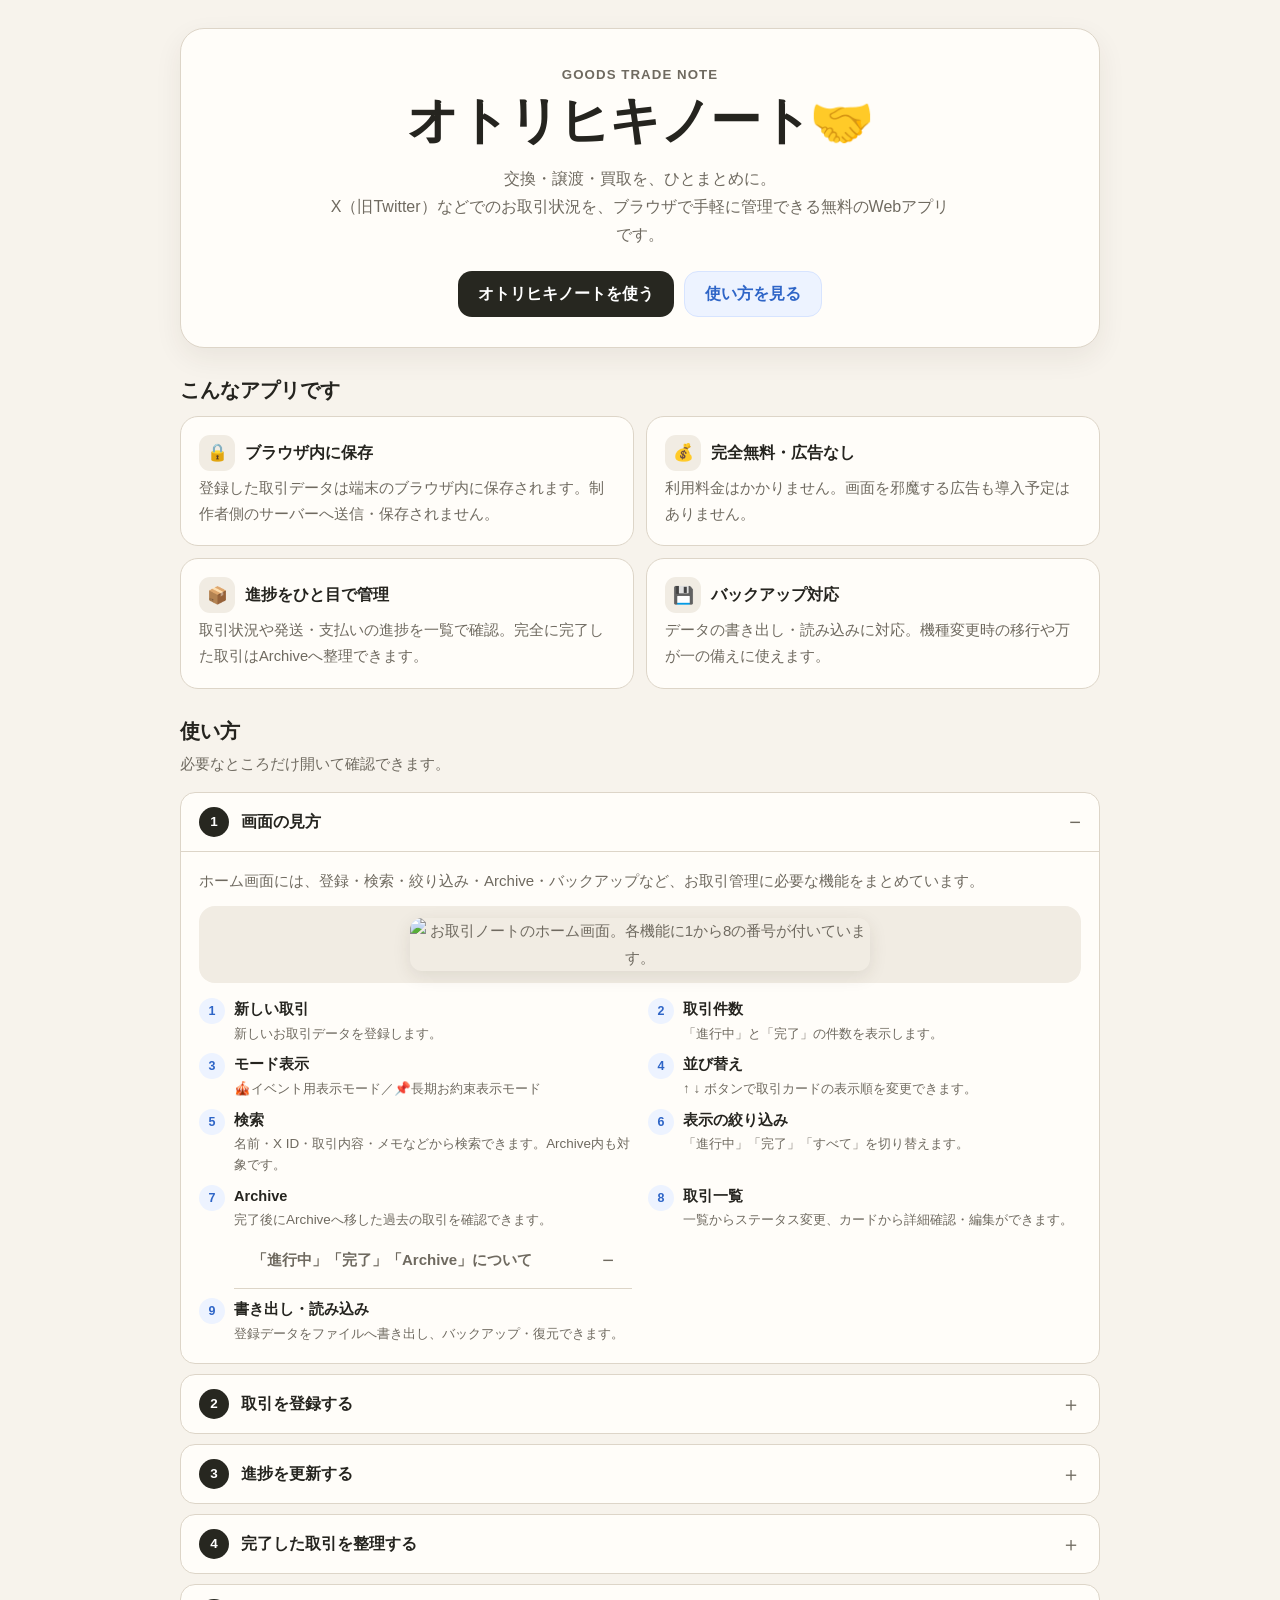
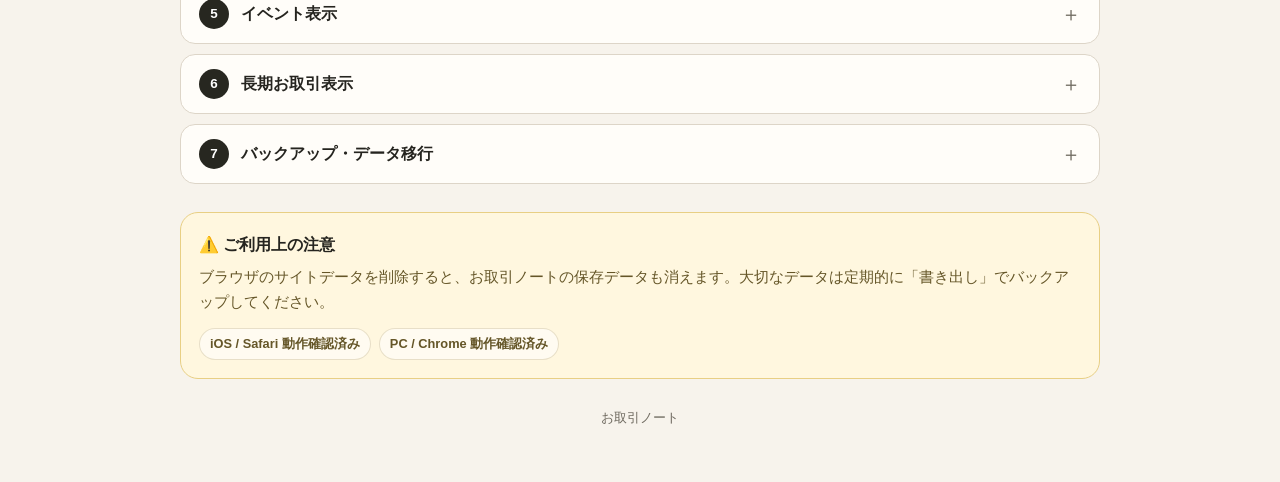
==== README.html @ 0c69027e "Update README.html" ====
<!doctype html>
<html lang="ja">
<head>
  <meta charset="utf-8">
  <meta name="viewport" content="width=device-width, initial-scale=1">
  <meta name="theme-color" content="#f7f3ec">
  <title>オトリヒキノート｜使い方・ご案内</title>
  <style>
    :root {
      --rn-bg: #f7f3ec;
      --rn-surface: #fffdf9;
      --rn-surface-2: #f1ece3;
      --rn-text: #25241f;
      --rn-muted: #6f6a60;
      --rn-line: #ddd5c8;
      --rn-accent: #2e65c7;
      --rn-accent-soft: #edf3ff;
      --rn-dark: #272720;
      --rn-warn-bg: #fff7df;
      --rn-warn-line: #e8cf84;
      --rn-shadow: 0 10px 28px rgba(55, 45, 25, .07);
      --rn-radius: 18px;
    }

    * { box-sizing: border-box; }

    html { scroll-behavior: smooth; }

    body.rn-page {
      margin: 0;
      background: var(--rn-bg);
      color: var(--rn-text);
      font-family: -apple-system, BlinkMacSystemFont, "Segoe UI", "Hiragino Kaku Gothic ProN", "Yu Gothic", Meiryo, sans-serif;
      line-height: 1.75;
      -webkit-text-size-adjust: 100%;
    }

    .rn-shell {
      width: min(920px, calc(100% - 28px));
      margin: 0 auto;
      padding: 28px 0 52px;
    }

    .rn-hero {
      padding: 34px 28px 30px;
      background: var(--rn-surface);
      border: 1px solid var(--rn-line);
      border-radius: 24px;
      box-shadow: var(--rn-shadow);
      text-align: center;
    }

    .rn-kicker {
      margin: 0 0 6px;
      color: var(--rn-muted);
      font-size: .83rem;
      font-weight: 700;
      letter-spacing: .08em;
    }

    .rn-title {
      margin: 0;
      font-size: clamp(2rem, 8vw, 3.2rem);
      line-height: 1.15;
      letter-spacing: -.03em;
    }

    .rn-lead {
      max-width: 620px;
      margin: 14px auto 0;
      color: var(--rn-muted);
      font-size: 1rem;
    }

    .rn-actions {
      display: flex;
      justify-content: center;
      flex-wrap: wrap;
      gap: 10px;
      margin-top: 22px;
    }

    .rn-button {
      display: inline-flex;
      align-items: center;
      justify-content: center;
      min-height: 46px;
      padding: 0 20px;
      border-radius: 14px;
      text-decoration: none;
      font-weight: 800;
      transition: transform .15s ease, opacity .15s ease;
    }

    .rn-button:hover { transform: translateY(-1px); }

    .rn-button--primary {
      background: var(--rn-dark);
      color: #fff;
    }

    .rn-button--sub {
      background: var(--rn-accent-soft);
      color: var(--rn-accent);
      border: 1px solid #d7e4ff;
    }

    .rn-section {
      margin-top: 28px;
    }

    .rn-section-title {
      margin: 0 0 12px;
      font-size: 1.28rem;
      line-height: 1.35;
    }

    .rn-section-note {
      margin: -4px 0 14px;
      color: var(--rn-muted);
      font-size: .92rem;
    }

    .rn-feature-grid {
      display: grid;
      grid-template-columns: repeat(2, minmax(0, 1fr));
      gap: 12px;
    }

    .rn-feature {
      padding: 18px;
      background: var(--rn-surface);
      border: 1px solid var(--rn-line);
      border-radius: var(--rn-radius);
    }

    .rn-feature-head {
      display: flex;
      align-items: center;
      gap: 10px;
      margin-bottom: 5px;
      font-weight: 800;
    }

    .rn-icon {
      display: grid;
      place-items: center;
      width: 36px;
      height: 36px;
      flex: 0 0 auto;
      border-radius: 11px;
      background: var(--rn-surface-2);
      font-size: 1.05rem;
    }

    .rn-feature p {
      margin: 0;
      color: var(--rn-muted);
      font-size: .92rem;
    }

    .rn-accordion {
      display: grid;
      gap: 10px;
    }

    .rn-details {
      overflow: hidden;
      background: var(--rn-surface);
      border: 1px solid var(--rn-line);
      border-radius: 15px;
    }

    .rn-details summary {
      display: flex;
      align-items: center;
      gap: 12px;
      min-height: 58px;
      padding: 14px 18px;
      list-style: none;
      cursor: pointer;
      font-weight: 800;
      user-select: none;
    }

    .rn-details summary::-webkit-details-marker { display: none; }

    .rn-details summary::after {
      content: "＋";
      margin-left: auto;
      color: var(--rn-muted);
      font-size: 1.25rem;
      font-weight: 500;
      line-height: 1;
    }

    .rn-details[open] summary::after { content: "−"; }

    .rn-details[open] summary {
      border-bottom: 1px solid var(--rn-line);
    }

    .rn-step {
      display: grid;
      place-items: center;
      width: 30px;
      height: 30px;
      flex: 0 0 auto;
      border-radius: 50%;
      background: var(--rn-dark);
      color: #fff;
      font-size: .84rem;
    }

    .rn-details-body {
      padding: 16px 18px 18px;
      color: var(--rn-muted);
      font-size: .94rem;
    }

    .rn-details-body p { margin: 0; }
    .rn-details-body p + p { margin-top: 10px; }

    .rn-screenshot-wrap {
      margin: 12px 0 0;
      padding: 12px;
      background: var(--rn-surface-2);
      border-radius: 16px;
      text-align: center;
    }

    .rn-screenshot {
      display: block;
      width: min(100%, 460px);
      height: auto;
      margin: 0 auto;
      border-radius: 12px;
      box-shadow: 0 5px 18px rgba(55, 45, 25, .10);
    }

    .rn-number-grid {
      display: grid;
      grid-template-columns: repeat(2, minmax(0, 1fr));
      gap: 8px 16px;
      margin-top: 14px;
    }

    .rn-number-item {
      display: grid;
      grid-template-columns: 28px 1fr;
      gap: 7px;
      align-items: start;
    }

    .rn-number-badge {
      display: inline-flex;
      align-items: center;
      justify-content: center;
      width: 26px;
      height: 26px;
      margin-top: 1px;
      border-radius: 50%;
      background: var(--rn-accent-soft);
      color: var(--rn-accent);
      font-size: .78rem;
      font-weight: 800;
      line-height: 1;
    }

    .rn-number-item strong {
      display: block;
      color: var(--rn-text);
      font-size: .91rem;
    }

    .rn-number-item > div > span {
      display: block;
      margin-top: 1px;
      font-size: .84rem;
      line-height: 1.55;
    }

    .rn-warning {
      padding: 18px;
      background: var(--rn-warn-bg);
      border: 1px solid var(--rn-warn-line);
      border-radius: var(--rn-radius);
    }

    .rn-warning-title {
      margin: 0 0 6px;
      font-size: 1rem;
    }

    .rn-warning p {
      margin: 0;
      font-size: .92rem;
      color: #655628;
    }

    .rn-meta {
      display: flex;
      flex-wrap: wrap;
      gap: 8px;
      margin-top: 12px;
    }

    .rn-chip {
      display: inline-flex;
      align-items: center;
      min-height: 30px;
      padding: 4px 10px;
      border-radius: 999px;
      background: rgba(255,255,255,.55);
      border: 1px solid rgba(150,123,56,.22);
      color: #655628;
      font-size: .8rem;
      font-weight: 700;
    }

    .rn-footer {
      margin-top: 28px;
      color: var(--rn-muted);
      text-align: center;
      font-size: .8rem;
    }

    @media (max-width: 640px) {
      .rn-shell {
        width: min(100% - 20px, 920px);
        padding-top: 14px;
      }

      .rn-hero {
        padding: 26px 18px 24px;
        border-radius: 20px;
      }

      .rn-feature-grid,
      .rn-number-grid {
        grid-template-columns: 1fr;
      }

      .rn-feature { padding: 15px; }
      .rn-details summary { padding: 13px 15px; }
      .rn-details-body { padding: 14px 15px 16px; }

      .rn-button {
        width: 100%;
      }
    }

    @media (prefers-reduced-motion: reduce) {
      html { scroll-behavior: auto; }
      .rn-button { transition: none; }
    }
  </style>
</head>
<body class="rn-page">
<main class="rn-shell">
<header class="rn-hero">
<p class="rn-kicker">GOODS TRADE NOTE</p>
<h1 class="rn-title">オトリヒキノート🤝</h1>
<p class="rn-lead">交換・譲渡・買取を、ひとまとめに。<br>X（旧Twitter）などでのお取引状況を、ブラウザで手軽に管理できる無料のWebアプリです。</p>
<div class="rn-actions">
<a class="rn-button rn-button--primary" href="./index.html">オトリヒキノートを使う</a>
<a class="rn-button rn-button--sub" href="#rn-guide">使い方を見る</a>
</div>
</header>

<section class="rn-section" aria-labelledby="rn-features-title">
<h2 class="rn-section-title" id="rn-features-title">こんなアプリです</h2>
<div class="rn-feature-grid">
<article class="rn-feature">
<div class="rn-feature-head"><span class="rn-icon" aria-hidden="true">🔒</span><span>ブラウザ内に保存</span></div>
<p>登録した取引データは端末のブラウザ内に保存されます。制作者側のサーバーへ送信・保存されません。</p>
</article>
<article class="rn-feature">
<div class="rn-feature-head"><span class="rn-icon" aria-hidden="true">💰</span><span>完全無料・広告なし</span></div>
<p>利用料金はかかりません。画面を邪魔する広告も導入予定はありません。</p>
</article>
<article class="rn-feature">
<div class="rn-feature-head"><span class="rn-icon" aria-hidden="true">📦</span><span>進捗をひと目で管理</span></div>
<p>取引状況や発送・支払いの進捗を一覧で確認。完全に完了した取引はArchiveへ整理できます。</p>
</article>
<article class="rn-feature">
<div class="rn-feature-head"><span class="rn-icon" aria-hidden="true">💾</span><span>バックアップ対応</span></div>
<p>データの書き出し・読み込みに対応。機種変更時の移行や万が一の備えに使えます。</p>
</article>
</div>
</section>

<section class="rn-section" id="rn-guide" aria-labelledby="rn-guide-title">
<h2 class="rn-section-title" id="rn-guide-title">使い方</h2>
<p class="rn-section-note">必要なところだけ開いて確認できます。</p>

<div class="rn-accordion">
<details class="rn-details" open>
<summary><span class="rn-step">1</span><span>画面の見方</span></summary>
<div class="rn-details-body">
<p>ホーム画面には、登録・検索・絞り込み・Archive・バックアップなど、お取引管理に必要な機能をまとめています。</p>
<div class="rn-screenshot-wrap">
<img class="rn-screenshot" src="./img/20261017234622.PNG" alt="お取引ノートのホーム画面。各機能に1から8の番号が付いています。">
</div>
<div class="rn-number-grid">
<div class="rn-number-item"><span class="rn-number-badge">1</span><div><strong>新しい取引</strong><span>新しいお取引データを登録します。</span></div></div>
<div class="rn-number-item"><span class="rn-number-badge">2</span><div><strong>取引件数</strong><span>「進行中」と「完了」の件数を表示します。</span></div></div>
<div class="rn-number-item"><span class="rn-number-badge">3</span><div><strong>モード表示</strong><span>🎪イベント用表示モード／📌長期お約束表示モード</span></div></div>
<div class="rn-number-item"><span class="rn-number-badge">4</span><div><strong>並び替え</strong><span>↑ ↓ ボタンで取引カードの表示順を変更できます。</span></div></div>
<div class="rn-number-item"><span class="rn-number-badge">5</span><div><strong>検索</strong><span>名前・X ID・取引内容・メモなどから検索できます。Archive内も対象です。</span></div></div>
<div class="rn-number-item"><span class="rn-number-badge">6</span><div><strong>表示の絞り込み</strong><span>「進行中」「完了」「すべて」を切り替えます。</span></div></div>
<div class="rn-number-item"><span class="rn-number-badge">7</span><div><strong>Archive</strong><span>完了後にArchiveへ移した過去の取引を確認できます。</span>
<details>
<summary>「進行中」「完了」「Archive」について</summary>
<div class="detail-content">
<p>「進行中」は、まだ発送・受け渡し・支払いなどの対応が残っているお取引です。普段は進行中のお取引を中心に確認します。</p><br>

<p>「完了」は、お取引自体は終わっているものの、まだ一覧に残しておきたい場合に使います。</p><br>

<p>「Archive」は、確認の必要がなくなった過去のお取引を整理するための場所です。<br>完了したお取引をArchiveへ移すことで、普段の一覧をすっきり保てます。</p>
</div><br>
</details>




</div></div>
<div class="rn-number-item"><span class="rn-number-badge">8</span><div><strong>取引一覧</strong><span>一覧からステータス変更、カードから詳細確認・編集ができます。</span></div></div>
<div class="rn-number-item"><span class="rn-number-badge">9</span><div><strong>書き出し・読み込み</strong><span>登録データをファイルへ書き出し、バックアップ・復元できます。</span></div></div>
</div>
</div>
</details>

<details class="rn-details">
<summary>
<span class="rn-step">2</span>
<span>取引を登録する</span>
</summary>

<div class="rn-details-body">
<p>「＋ 新しい取引」をタップし、相手の表示名・X ID（@xxx）・取引種別（交換／譲渡／買取）・取引詳細などを入力します。</p>
<p>◆ が付いている項目は、入力内容が一覧画面にも表示されます。</p>

<div class="rn-screenshot-wrap">
<img class="rn-screenshot" src="./img/2.PNG">
</div>

<div class="rn-number-grid">
<div class="rn-number-item"><span class="rn-number-badge">1</span><div><strong>取引種別 ◆</strong><span>「交換」「譲渡」「買取」の3種類から選択できます。</span></div></div>
<div class="rn-number-item"><span class="rn-number-badge">2</span><div><strong>受け渡し ◆</strong><span>受け渡し方法を「郵送」「手渡し」から選択できます。</span></div></div>
<div class="rn-number-item"><span class="rn-number-badge">3</span><div><strong>長期のお取引 ◆</strong><span>発売前・予約商品など、実際のお取引までに時間があるお約束のときに使います。</span></div></div>
<div class="rn-number-item"><span class="rn-number-badge">4</span><div><strong>ステータス ◆</strong><span>現在のお取引の進行状況に合わせて変更します。</span></div></div>
<div class="rn-number-item"><span class="rn-number-badge">5</span><div><strong>相手の表示名 ◆</strong><span>お取引相手のXでの表示名を入力します。</span></div></div>
<div class="rn-number-item"><span class="rn-number-badge">6</span><div><strong>X ID ◆</strong><span>お取引相手のX IDを入力します。<br>入力したIDは一覧画面でリンクになり、タップ／クリックすると相手のXプロフィールを開けます。</span></div></div>
<div class="rn-number-item"><span class="rn-number-badge">7</span><div><strong>取引内容 ◆</strong><span>交換するグッズなど、お取引内容の詳細を入力します。<br>一覧画面では先頭から2行まで表示されます。</span></div></div>
</div>

<div class="rn-screenshot-wrap">
郵送の場合
<img class="rn-screenshot" src="./img/2.PNG">
</div>

<div class="rn-number-grid">
<div class="rn-number-item"><span class="rn-number-badge">1</span><div><strong>自分の発送日 ◆</strong><span>自分の発送予定日を入力します。</span></div></div>
<div class="rn-number-item"><span class="rn-number-badge">2</span><div><strong>相手の発送日 ◆</strong><span>お取引相手の発送予定日を入力します。</span></div></div>
<div class="rn-number-item"><span class="rn-number-badge">3</span><div><strong>発送方法 ◆</strong><span>発送方法を入力します。<br>入力欄下のチップを押すと、該当する発送方法が入力されます。手入力での追加・修正も可能です。</span></div></div>
<div class="rn-number-item"><span class="rn-number-badge">4</span><div><strong>追跡番号</strong><span>クリックポストや宅急便など、追跡番号がある場合に入力します。</span></div></div>
<div class="rn-number-item"><span class="rn-number-badge">5</span><div><strong>住所交換済み ◆</strong><span>住所交換が完了したらチェックを付けます。<br>チェック済みの場合、一覧に🏠マークが表示されます。</span></div></div>
</div>

<div class="rn-screenshot-wrap">
手渡しの場合
<img class="rn-screenshot" src="./img/3.PNG">
</div>

<div class="rn-number-grid">
<div class="rn-number-item"><span class="rn-number-badge">1</span><div><strong>手渡し日 ◆</strong><span>手渡し予定の日付を入力します。</span></div></div>
<div class="rn-number-item"><span class="rn-number-badge">2</span><div><strong>手渡し時間 ◆</strong><span>手渡し予定の時間を入力します。</span></div></div>
<div class="rn-number-item"><span class="rn-number-badge">3</span><div><strong>手渡し場所 ◆</strong><span>手渡し予定の場所を入力します。</span></div></div>
</div>

<div class="rn-screenshot-wrap">
買取・譲渡の場合
<img class="rn-screenshot" src="./img/4.PNG">
</div>

<div class="rn-number-grid">
<div class="rn-number-item"><span class="rn-number-badge">1</span><div><strong>商品代</strong><span>商品の代金を入力します。</span></div></div>
<div class="rn-number-item"><span class="rn-number-badge">2</span><div><strong>送料</strong><span>送料を入力します。<br>※手渡しの場合は表示されません。</span></div></div>
<div class="rn-number-item"><span class="rn-number-badge">3</span><div><strong>支払い済み ◆</strong><span>支払いが完了したらチェックを付けます。<br>チェック済みの場合、一覧に💰マークが表示されます。</span></div></div>
<div class="rn-number-item"><span class="rn-number-badge">4</span><div><strong>追跡番号</strong><span>クリックポストや宅急便など、追跡番号がある場合に入力します。</span></div></div>
</div>

</div>
</details>

<details class="rn-details">
<summary><span class="rn-step">3</span><span>進捗を更新する</span></summary>
<div class="rn-details-body">
<p>「DM確認中」「発送待ち」「完了」など、進行状況に合わせてステータスを変更できます。取引編集画面だけでなく、一覧から直接切り替えることもできます。</p>
<p>住所交換済み🏠・支払い済み💰にチェックを入れると、一覧カードにも絵文字バッジが表示されます。</p>
</div>
</details>

<details class="rn-details">
<summary><span class="rn-step">4</span><span>完了した取引を整理する</span></summary>
<div class="rn-details-body">
<p>普段は「進行中」の取引だけを表示して、対応が必要なものに集中できます。完了した取引は「完了」表示やArchiveへ移して整理できます。</p>
</div>
</details>

<details class="rn-details">
<summary><span class="rn-step">5</span><span>イベント表示</span></summary>
<div class="rn-details-body">
<p>🎪を押すとイベント表示モーになります。</p>
<p>イベント当日に、手渡しのお取引だけをまとめて確認しやすくするためのモードです。</p>
<p>イベント表示に切り替えると、手渡しのお取引だけが当日確認しやすい簡易表示になります。「受け渡し済み」ボタンから、完了したお取引をその場ですぐにチェックできます。</p>

<p>また、イベント表示中に新しい取引を登録した場合は、受け渡し方法が自動で「手渡し」に設定されます。</p>
</div>
</details>

<details class="rn-details">
<summary><span class="rn-step">6</span><span>長期お取引表示</span></summary>
<div class="rn-details-body">
<p>📌を押すと長期お取引表示モードになります。</p>
<p>長発売前・予約商品など、完了まで時間がかかるお取引をまとめて管理するためのモードです。</p>
<p>長期取引には「予定年・予定月・上旬／中旬／下旬」を設定できます。登録した予定時期は一覧に表示されるので、取引予定を確認しやすくなります。</p>

<p>商品が手元に届いたら長期設定を解除することで、そのまま通常のお取引として引き続き管理できます。</p>
</div>
</details>

<details class="rn-details">
<summary><span class="rn-step">7</span><span>バックアップ・データ移行</span></summary>
<div class="rn-details-body">
<p>画面下部の「書き出し」から登録データをファイルに保存できます。「読み込み」では、書き出しておいたデータをブラウザへ戻せます。</p>
<p>ブラウザのサイトデータを削除する前や、機種変更の前にはバックアップをおすすめします。</p>
</div>
</details>
</div>
</section>

<section class="rn-section" aria-labelledby="rn-notice-title">
<div class="rn-warning">
<h2 class="rn-warning-title" id="rn-notice-title">⚠️ ご利用上の注意</h2>
<p>ブラウザのサイトデータを削除すると、お取引ノートの保存データも消えます。大切なデータは定期的に「書き出し」でバックアップしてください。</p>
<div class="rn-meta" aria-label="動作確認環境">
<span class="rn-chip">iOS / Safari 動作確認済み</span>
<span class="rn-chip">PC / Chrome 動作確認済み</span>
</div>
</div>
</section>

<footer class="rn-footer">お取引ノート</footer>
</main>
</body>
</html>
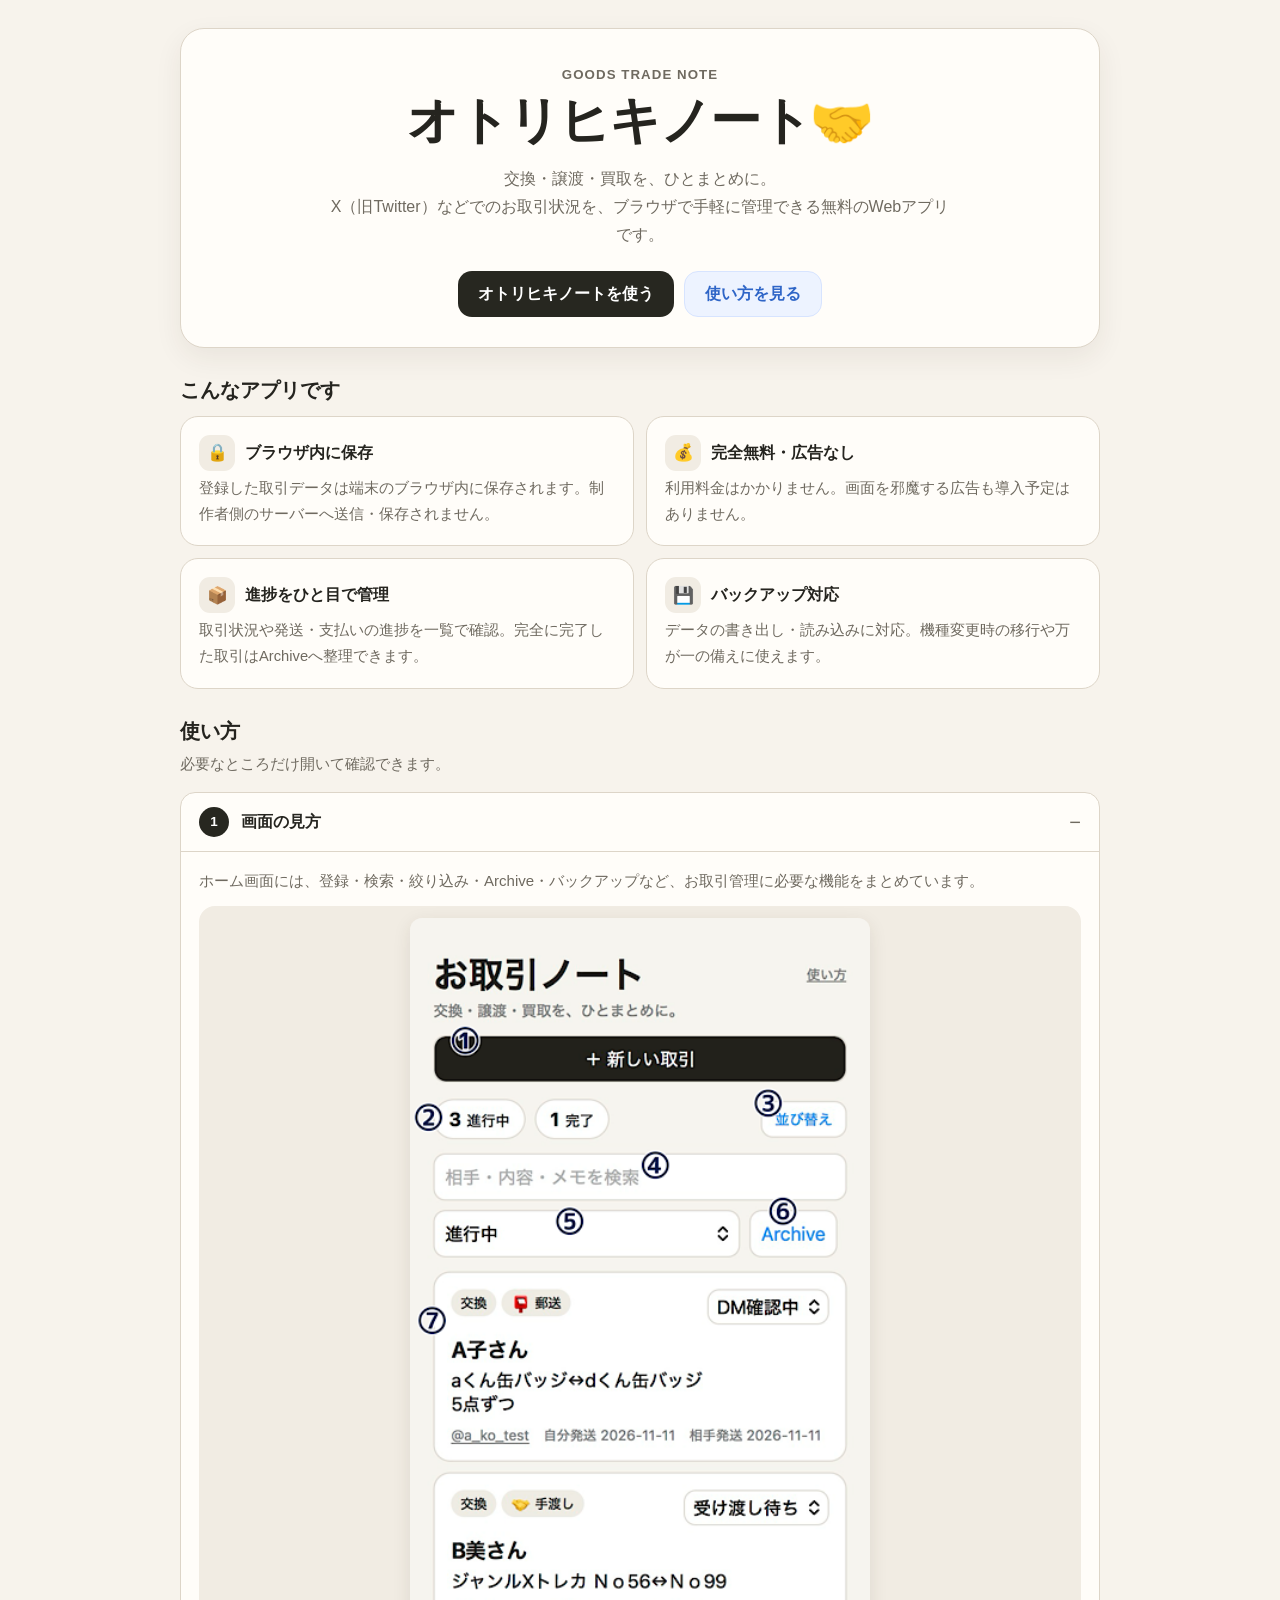
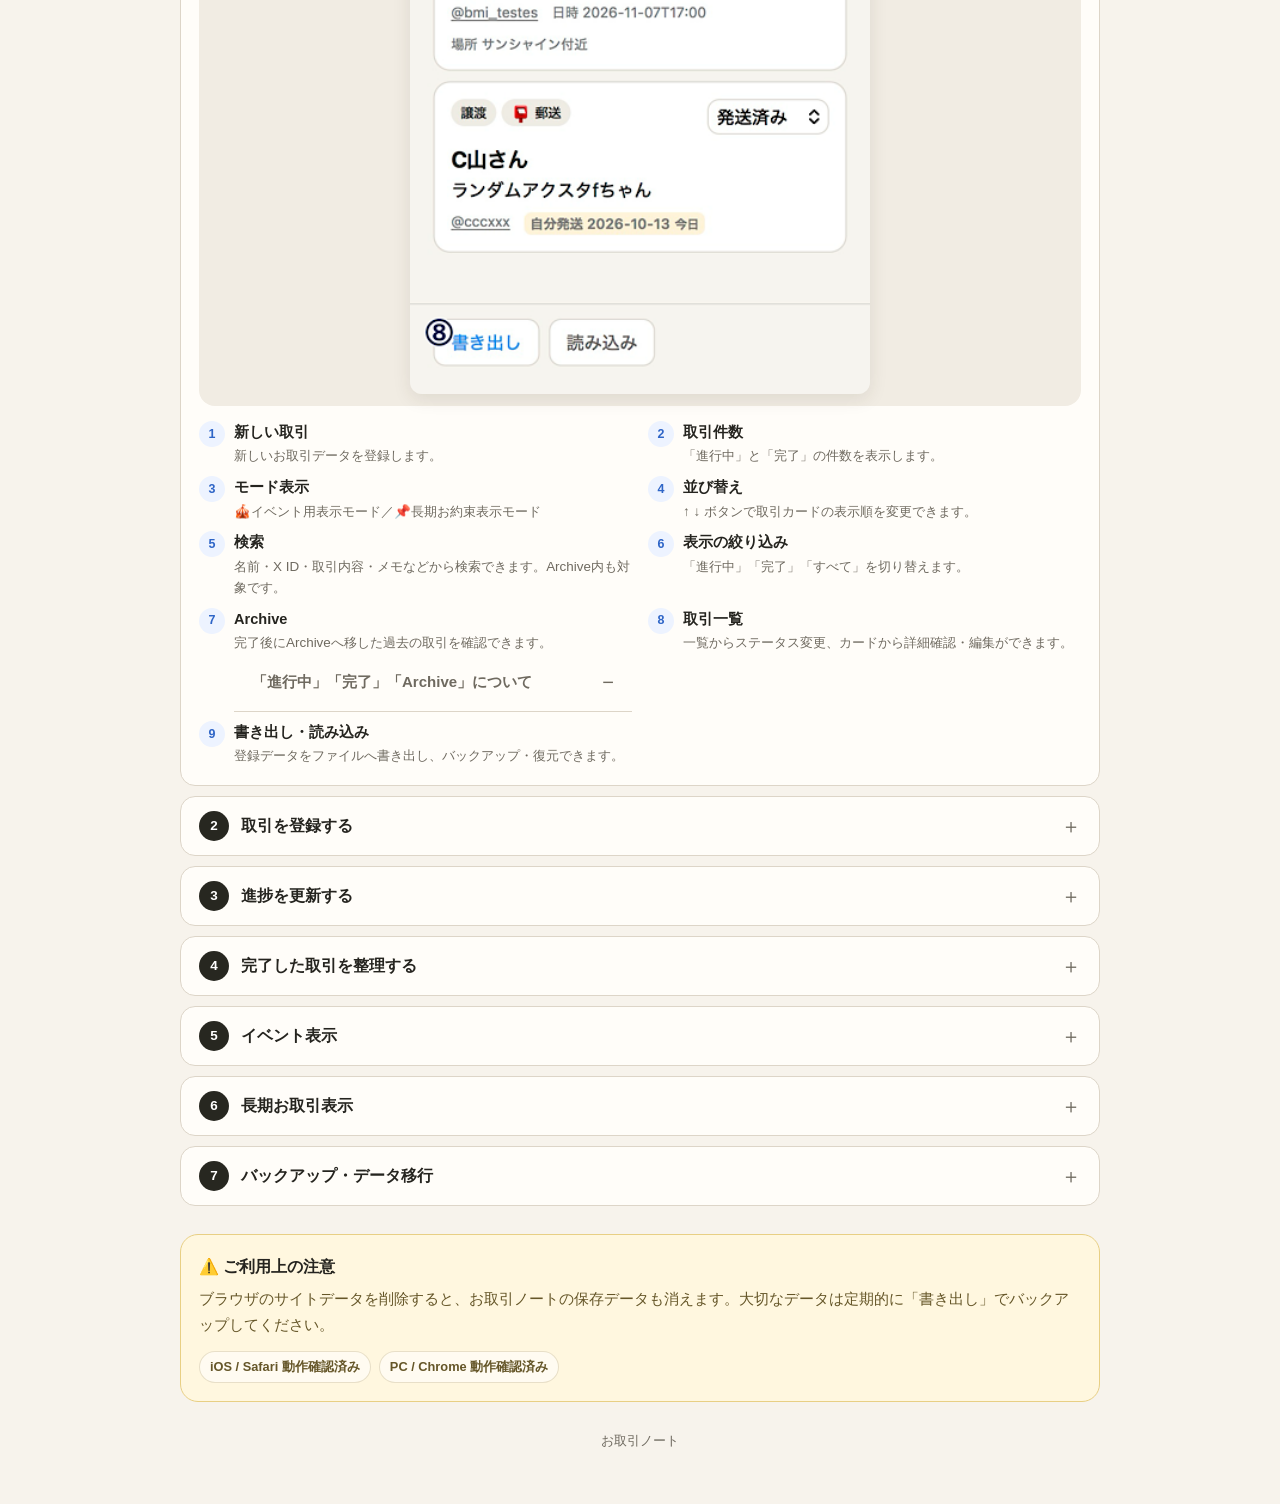
==== commit ba8355e3: "Update screenshot source in README.html" ====
--- a/README.html
+++ b/README.html
@@ -400,7 +400,7 @@
 <div class="rn-details-body">
 <p>ホーム画面には、登録・検索・絞り込み・Archive・バックアップなど、お取引管理に必要な機能をまとめています。</p>
 <div class="rn-screenshot-wrap">
-<img class="rn-screenshot" src="./img/20261017234622.PNG" alt="お取引ノートのホーム画面。各機能に1から8の番号が付いています。">
+<img class="rn-screenshot" src="./img/1.PNG" alt="お取引ノートのホーム画面。各機能に1から8の番号が付いています。">
 </div>
 <div class="rn-number-grid">
 <div class="rn-number-item"><span class="rn-number-badge">1</span><div><strong>新しい取引</strong><span>新しいお取引データを登録します。</span></div></div>
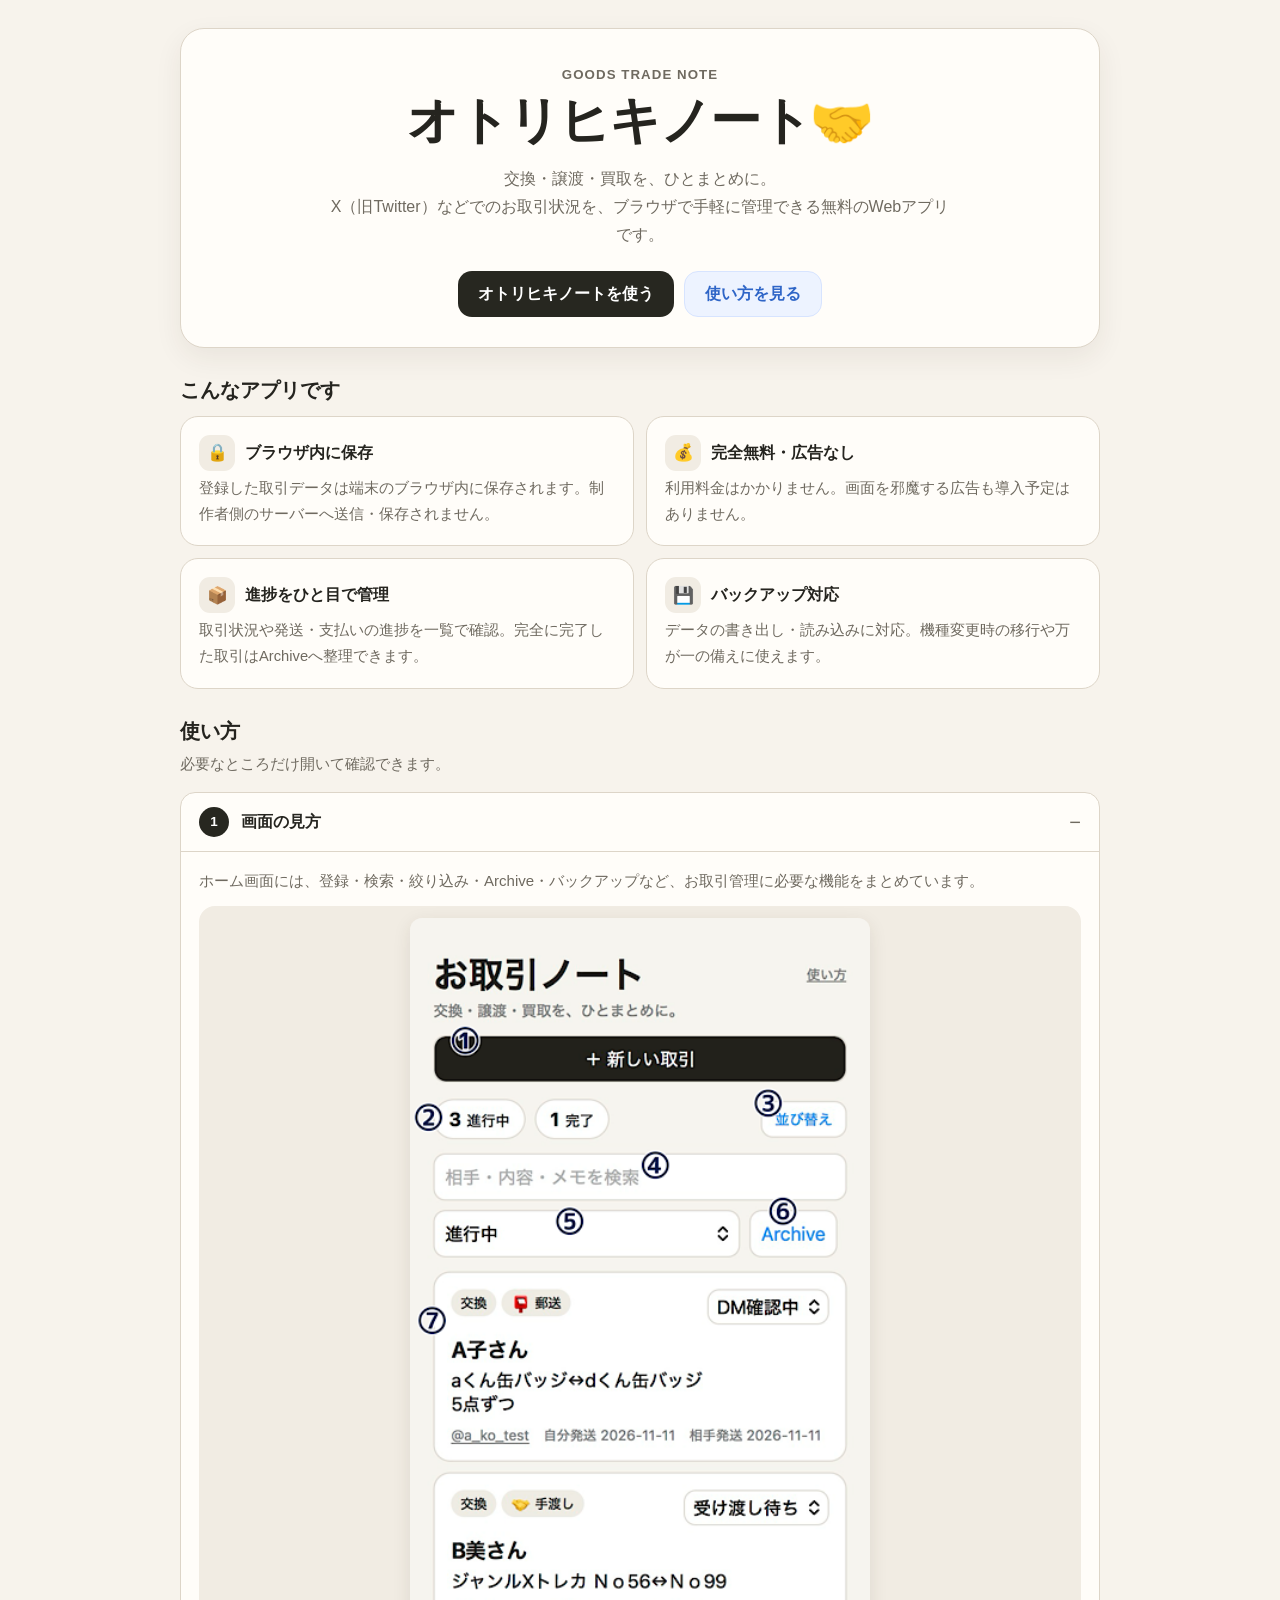
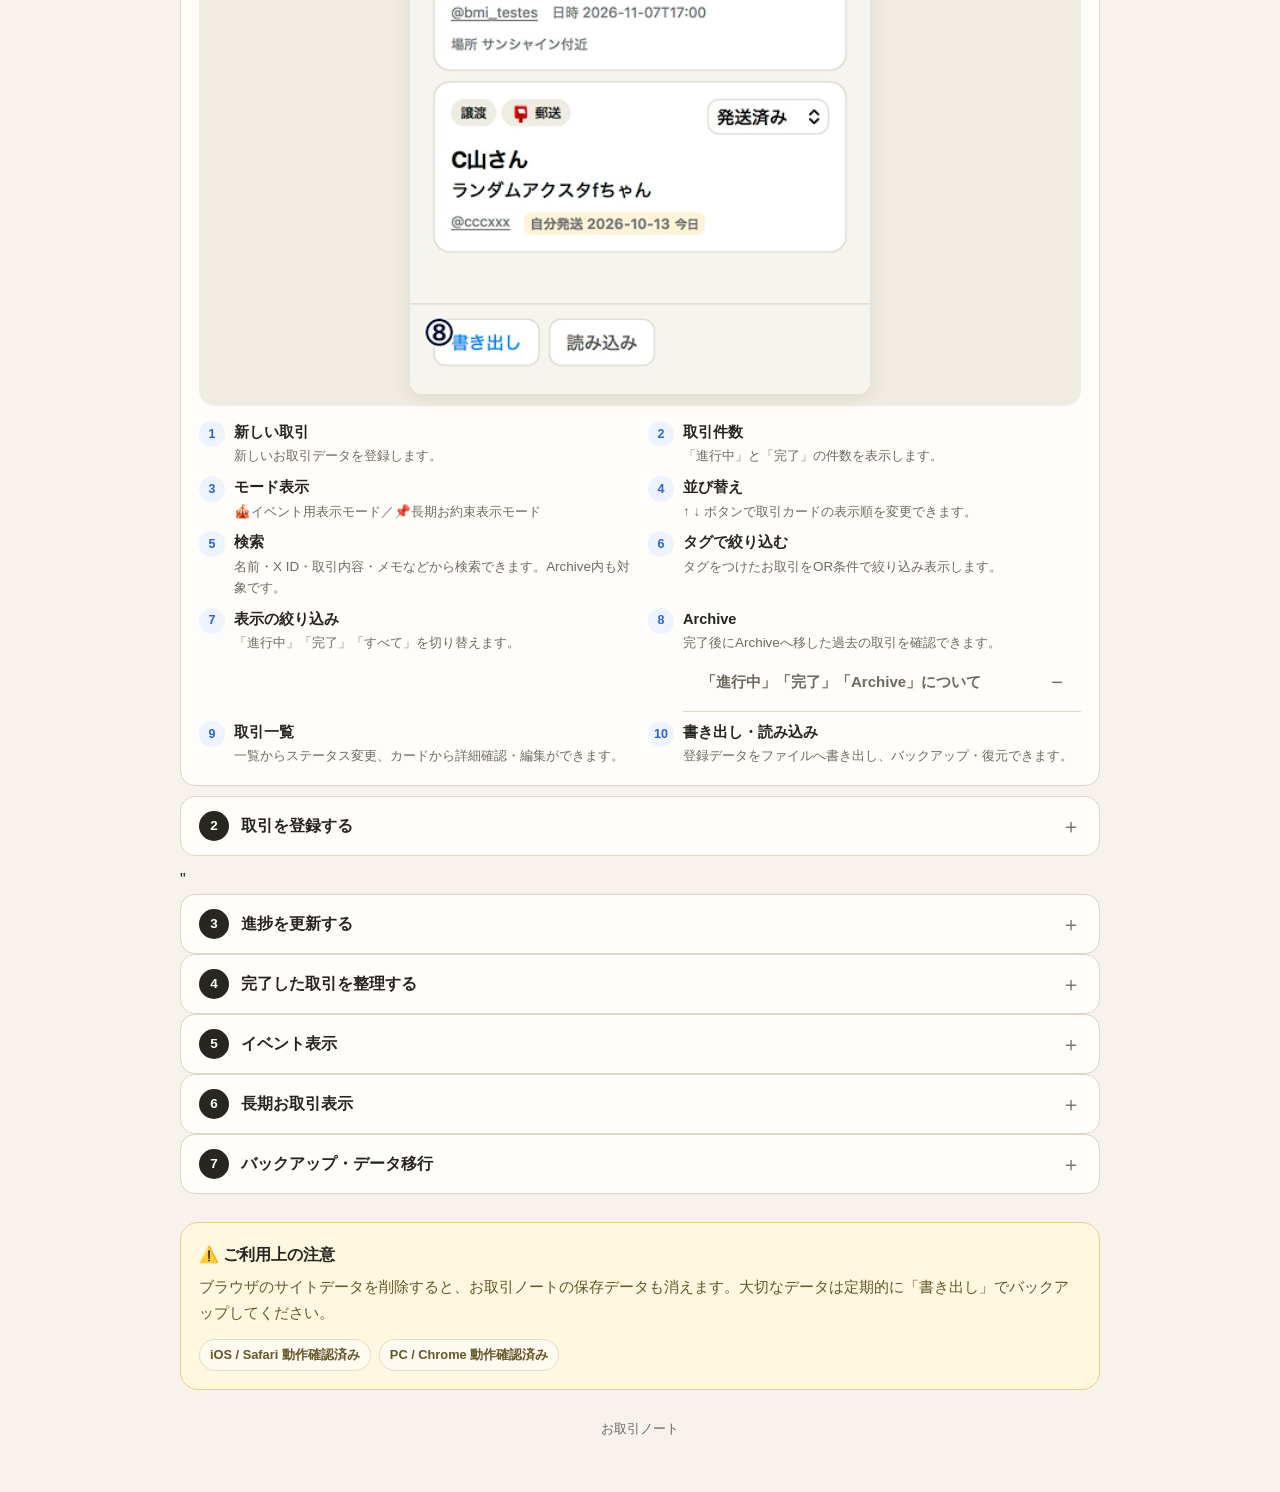
==== commit 143a85dd: "Update README.html" ====
--- a/README.html
+++ b/README.html
@@ -408,8 +408,9 @@
 <div class="rn-number-item"><span class="rn-number-badge">3</span><div><strong>モード表示</strong><span>🎪イベント用表示モード／📌長期お約束表示モード</span></div></div>
 <div class="rn-number-item"><span class="rn-number-badge">4</span><div><strong>並び替え</strong><span>↑ ↓ ボタンで取引カードの表示順を変更できます。</span></div></div>
 <div class="rn-number-item"><span class="rn-number-badge">5</span><div><strong>検索</strong><span>名前・X ID・取引内容・メモなどから検索できます。Archive内も対象です。</span></div></div>
-<div class="rn-number-item"><span class="rn-number-badge">6</span><div><strong>表示の絞り込み</strong><span>「進行中」「完了」「すべて」を切り替えます。</span></div></div>
-<div class="rn-number-item"><span class="rn-number-badge">7</span><div><strong>Archive</strong><span>完了後にArchiveへ移した過去の取引を確認できます。</span>
+<div class="rn-number-item"><span class="rn-number-badge">6</span><div><strong>タグで絞り込む</strong><span>タグをつけたお取引をOR条件で絞り込み表示します。</span></div></div>
+<div class="rn-number-item"><span class="rn-number-badge">7</span><div><strong>表示の絞り込み</strong><span>「進行中」「完了」「すべて」を切り替えます。</span></div></div>
+<div class="rn-number-item"><span class="rn-number-badge">8</span><div><strong>Archive</strong><span>完了後にArchiveへ移した過去の取引を確認できます。</span>
 <details>
 <summary>「進行中」「完了」「Archive」について</summary>
 <div class="detail-content">
@@ -419,14 +420,9 @@
 
 <p>「Archive」は、確認の必要がなくなった過去のお取引を整理するための場所です。<br>完了したお取引をArchiveへ移すことで、普段の一覧をすっきり保てます。</p>
 </div><br>
-</details>
-
-
-
-
-</div></div>
-<div class="rn-number-item"><span class="rn-number-badge">8</span><div><strong>取引一覧</strong><span>一覧からステータス変更、カードから詳細確認・編集ができます。</span></div></div>
-<div class="rn-number-item"><span class="rn-number-badge">9</span><div><strong>書き出し・読み込み</strong><span>登録データをファイルへ書き出し、バックアップ・復元できます。</span></div></div>
+</details></div></div>
+<div class="rn-number-item"><span class="rn-number-badge">9</span><div><strong>取引一覧</strong><span>一覧からステータス変更、カードから詳細確認・編集ができます。</span></div></div>
+<div class="rn-number-item"><span class="rn-number-badge">10</span><div><strong>書き出し・読み込み</strong><span>登録データをファイルへ書き出し、バックアップ・復元できます。</span></div></div>
 </div>
 </div>
 </details>
@@ -457,7 +453,7 @@
 
 <div class="rn-screenshot-wrap">
 郵送の場合
-<img class="rn-screenshot" src="./img/2.PNG">
+<img class="rn-screenshot" src="./img/3.PNG">
 </div>
 
 <div class="rn-number-grid">
@@ -470,7 +466,7 @@
 
 <div class="rn-screenshot-wrap">
 手渡しの場合
-<img class="rn-screenshot" src="./img/3.PNG">
+<img class="rn-screenshot" src="./img/4.PNG">
 </div>
 
 <div class="rn-number-grid">
@@ -481,7 +477,7 @@
 
 <div class="rn-screenshot-wrap">
 買取・譲渡の場合
-<img class="rn-screenshot" src="./img/4.PNG">
+<img class="rn-screenshot" src="./img/5.PNG">
 </div>
 
 <div class="rn-number-grid">
@@ -490,6 +486,18 @@
 <div class="rn-number-item"><span class="rn-number-badge">3</span><div><strong>支払い済み ◆</strong><span>支払いが完了したらチェックを付けます。<br>チェック済みの場合、一覧に💰マークが表示されます。</span></div></div>
 <div class="rn-number-item"><span class="rn-number-badge">4</span><div><strong>追跡番号</strong><span>クリックポストや宅急便など、追跡番号がある場合に入力します。</span></div></div>
 </div>
+
+<div class="rn-screenshot-wrap">
+その他
+<img class="rn-screenshot" src="./img/6.PNG"">
+</div>
+<div class="rn-number-grid">
+<div class="rn-number-item"><span class="rn-number-badge">1</span><div><strong>タグ</strong><span>お取引を分類・整理するために使います。<br>作品名やキャラクター名など、あとから探しやすい言葉を登録できます。</span></div></div>
+<div class="rn-number-item"><span class="rn-number-badge">2</span><div><strong>メモ</strong><span>お取引について残しておきたい補足情報を自由に入力できます。</span></div></div>
+</div>
+
+  </div>
+</details>"
 
 </div>
 </details>
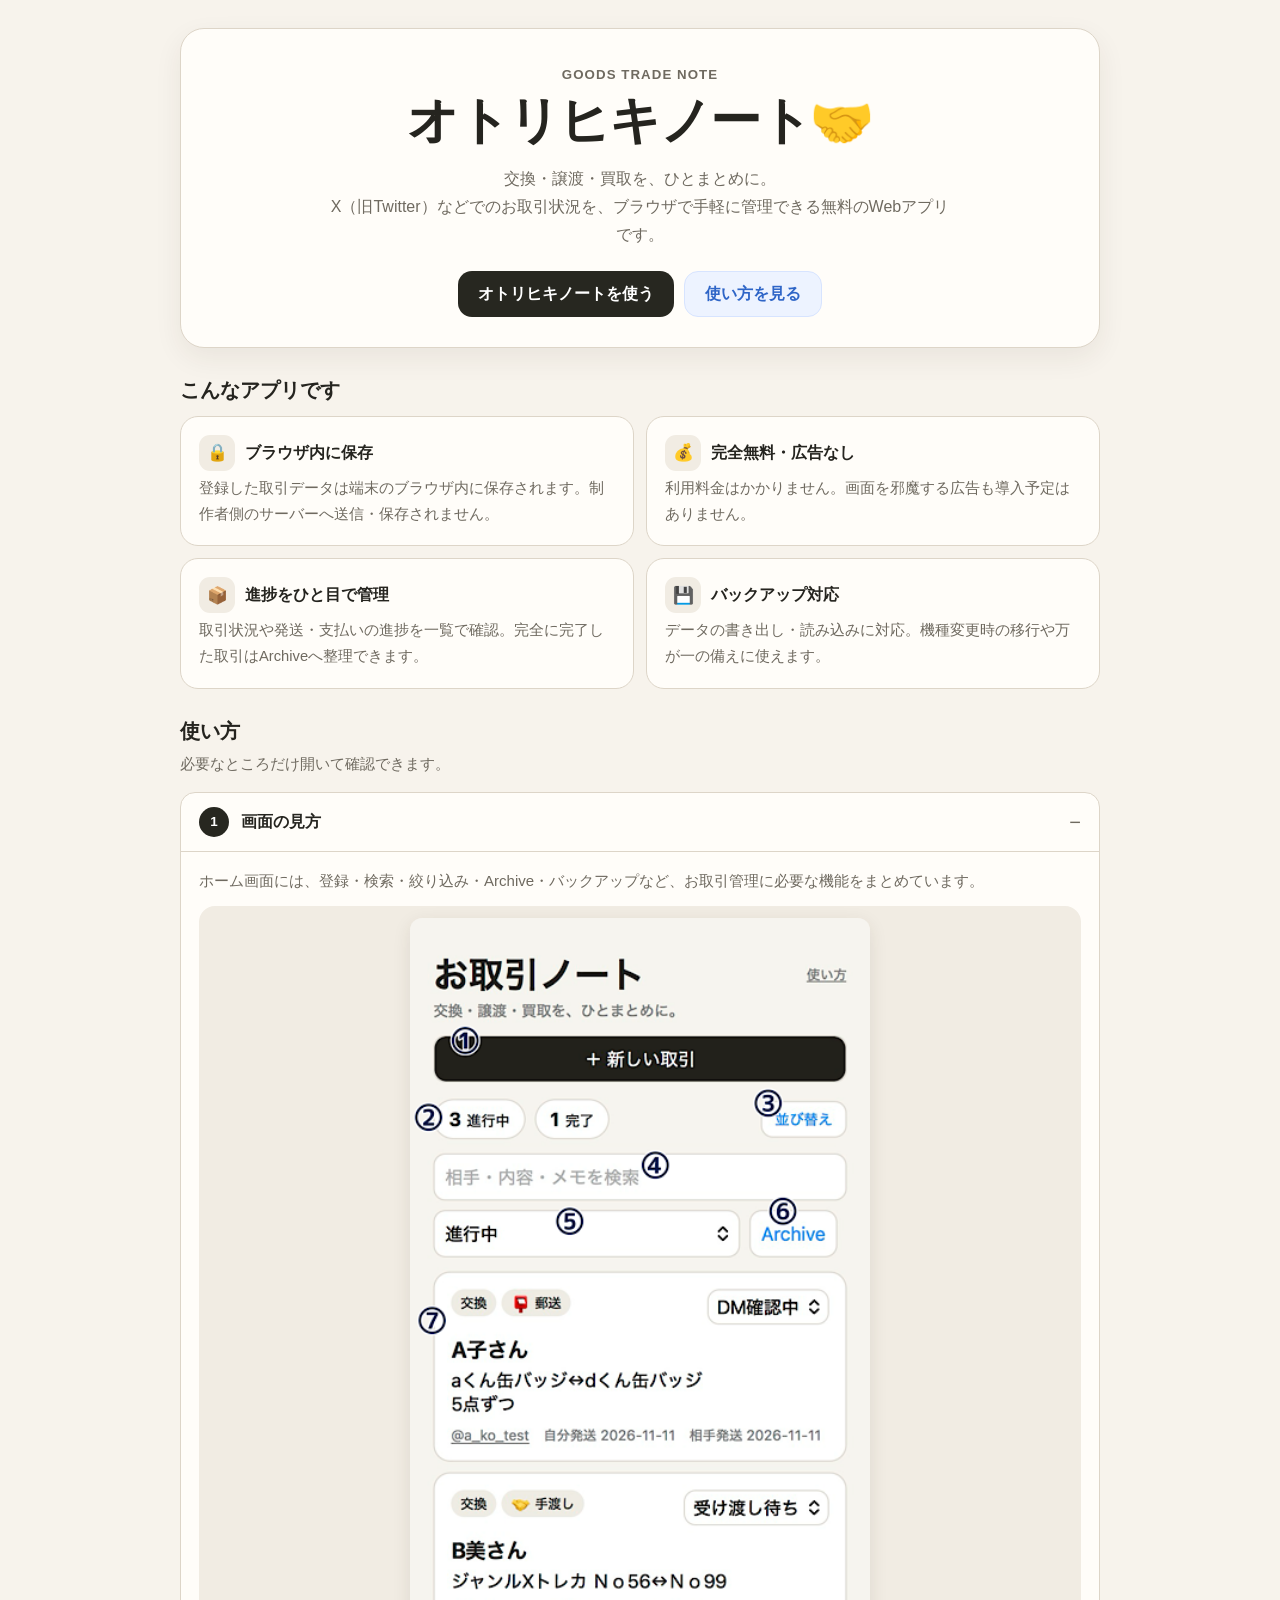
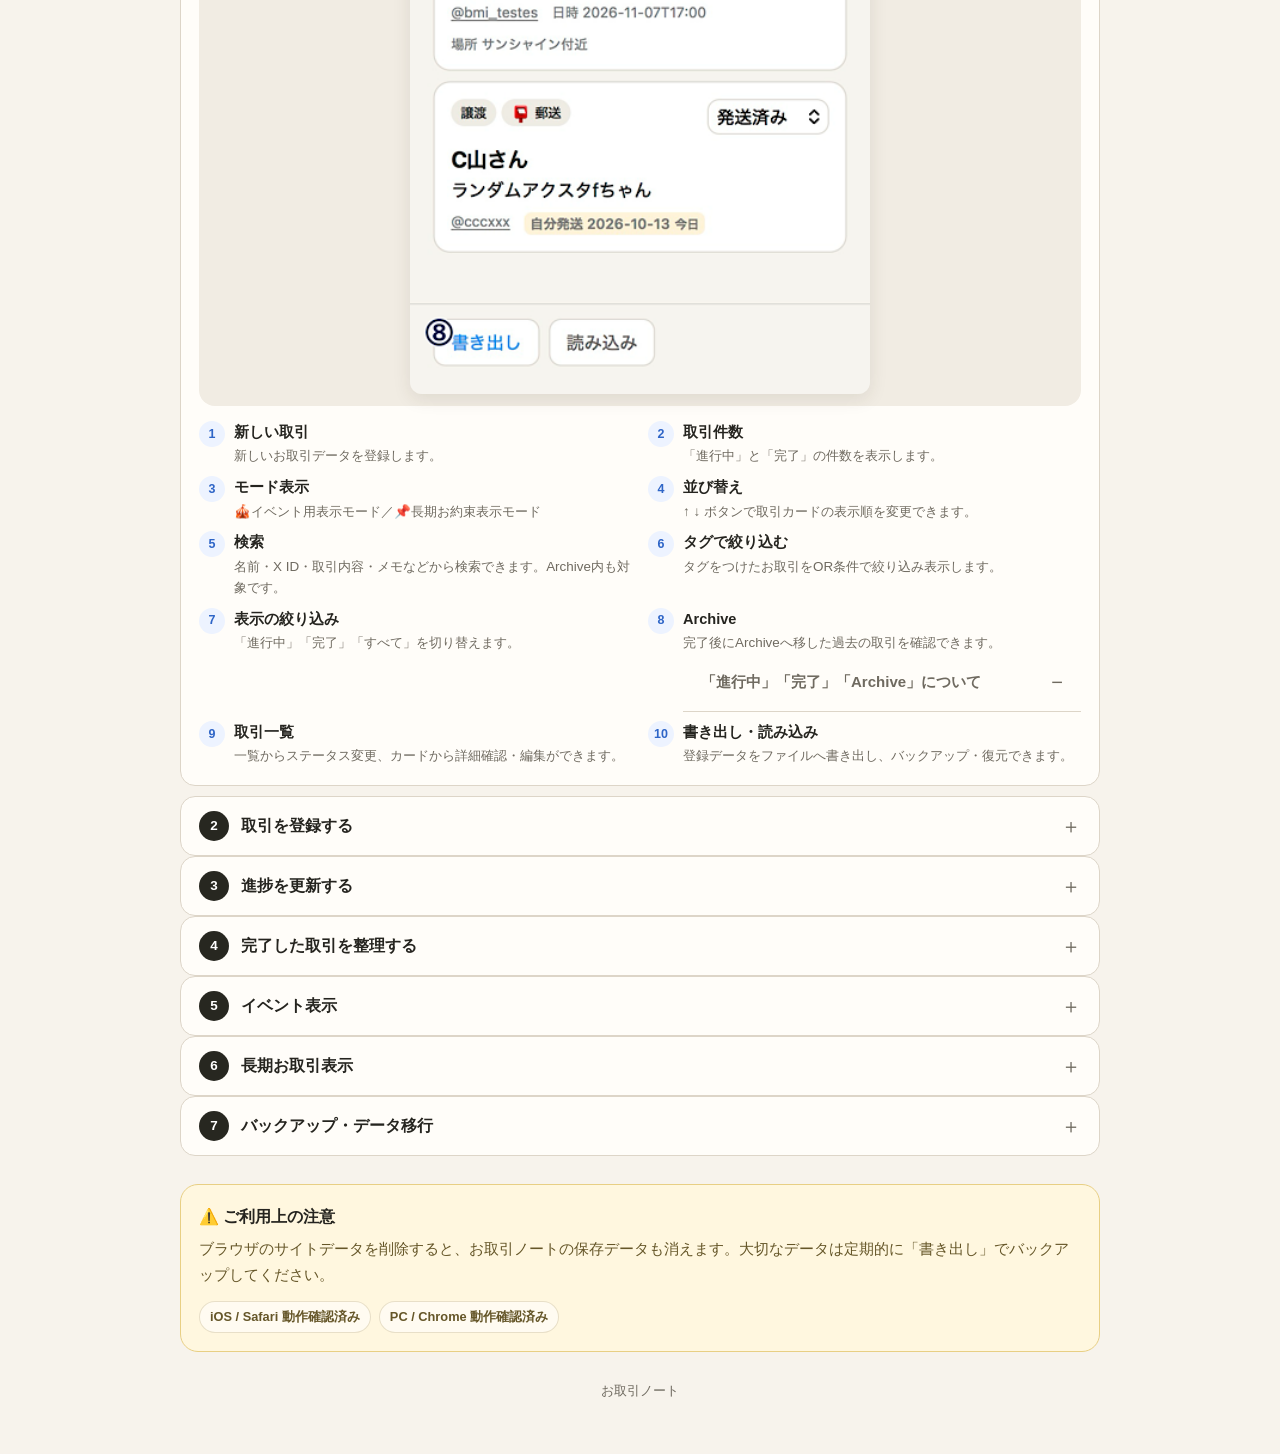
==== commit dae9e86a: "Fix closing tag for details element in README.html" ====
--- a/README.html
+++ b/README.html
@@ -497,7 +497,7 @@
 </div>
 
   </div>
-</details>"
+</details>
 
 </div>
 </details>
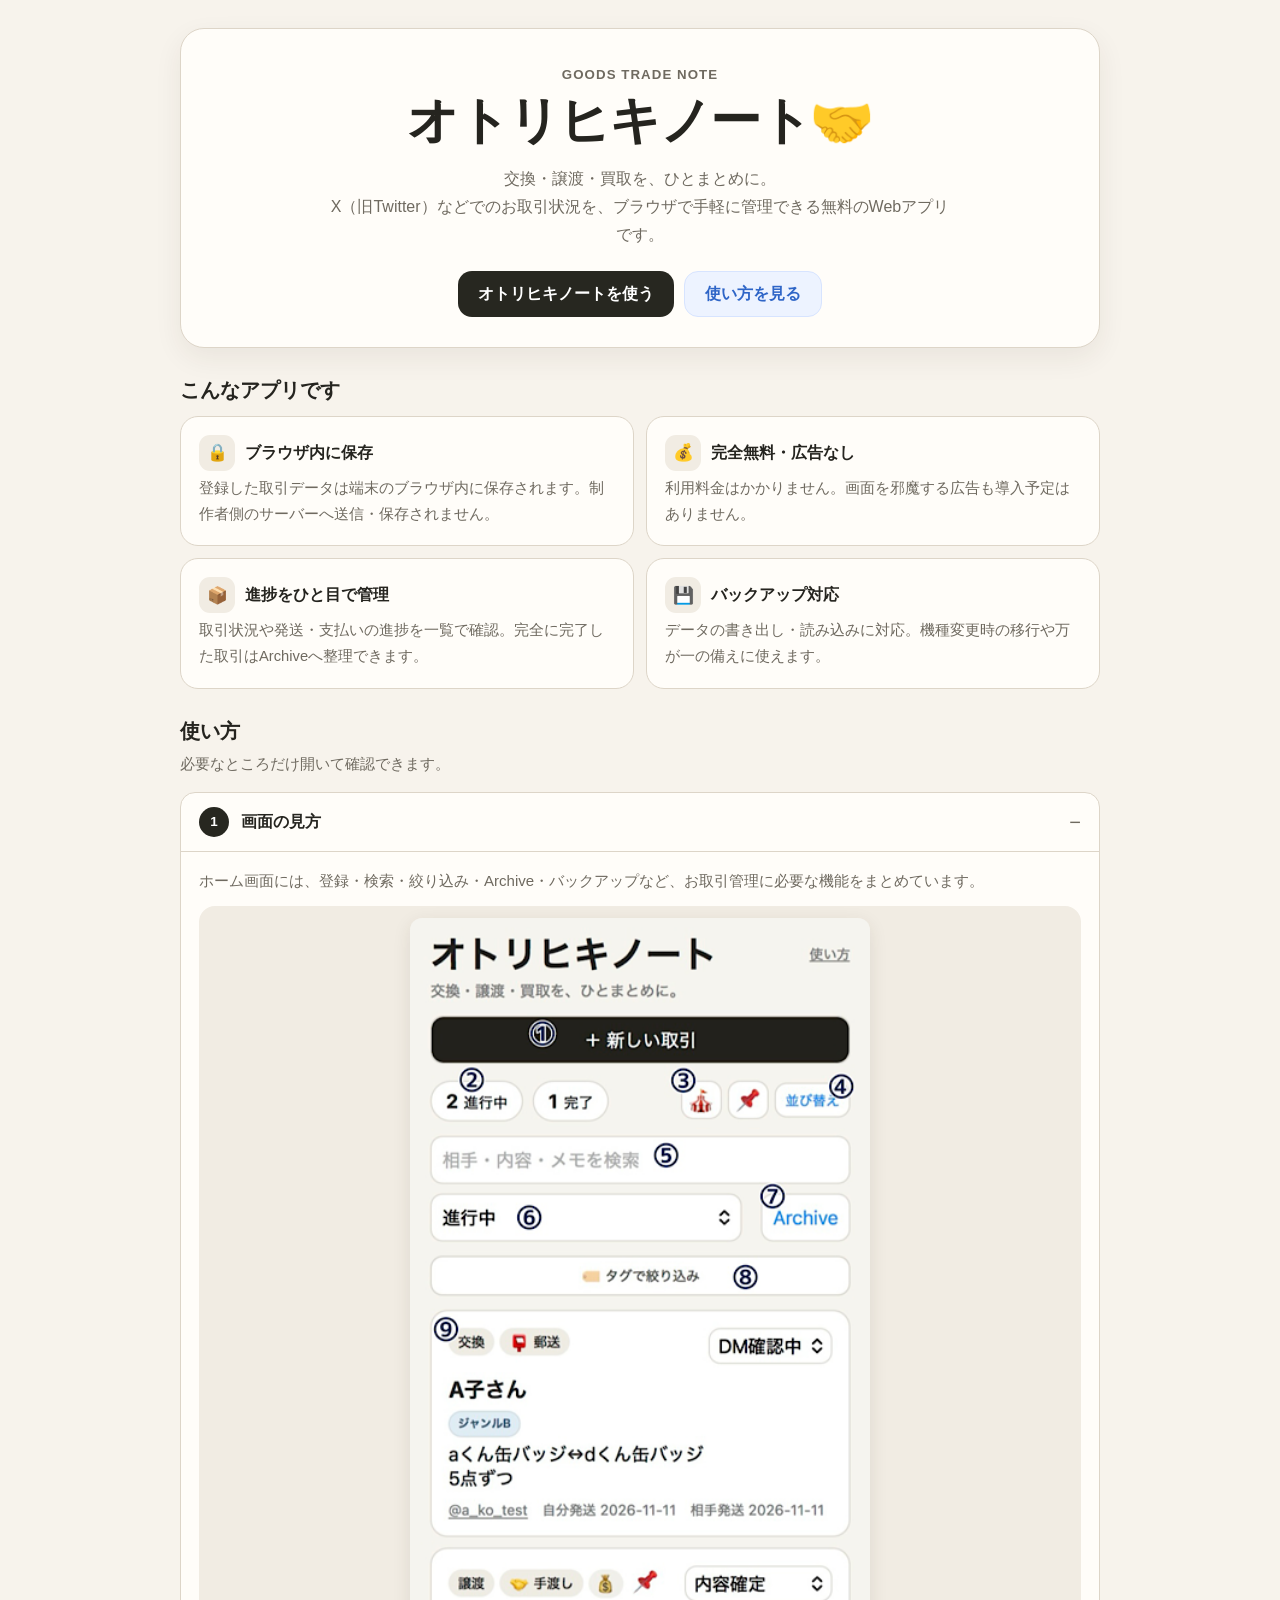
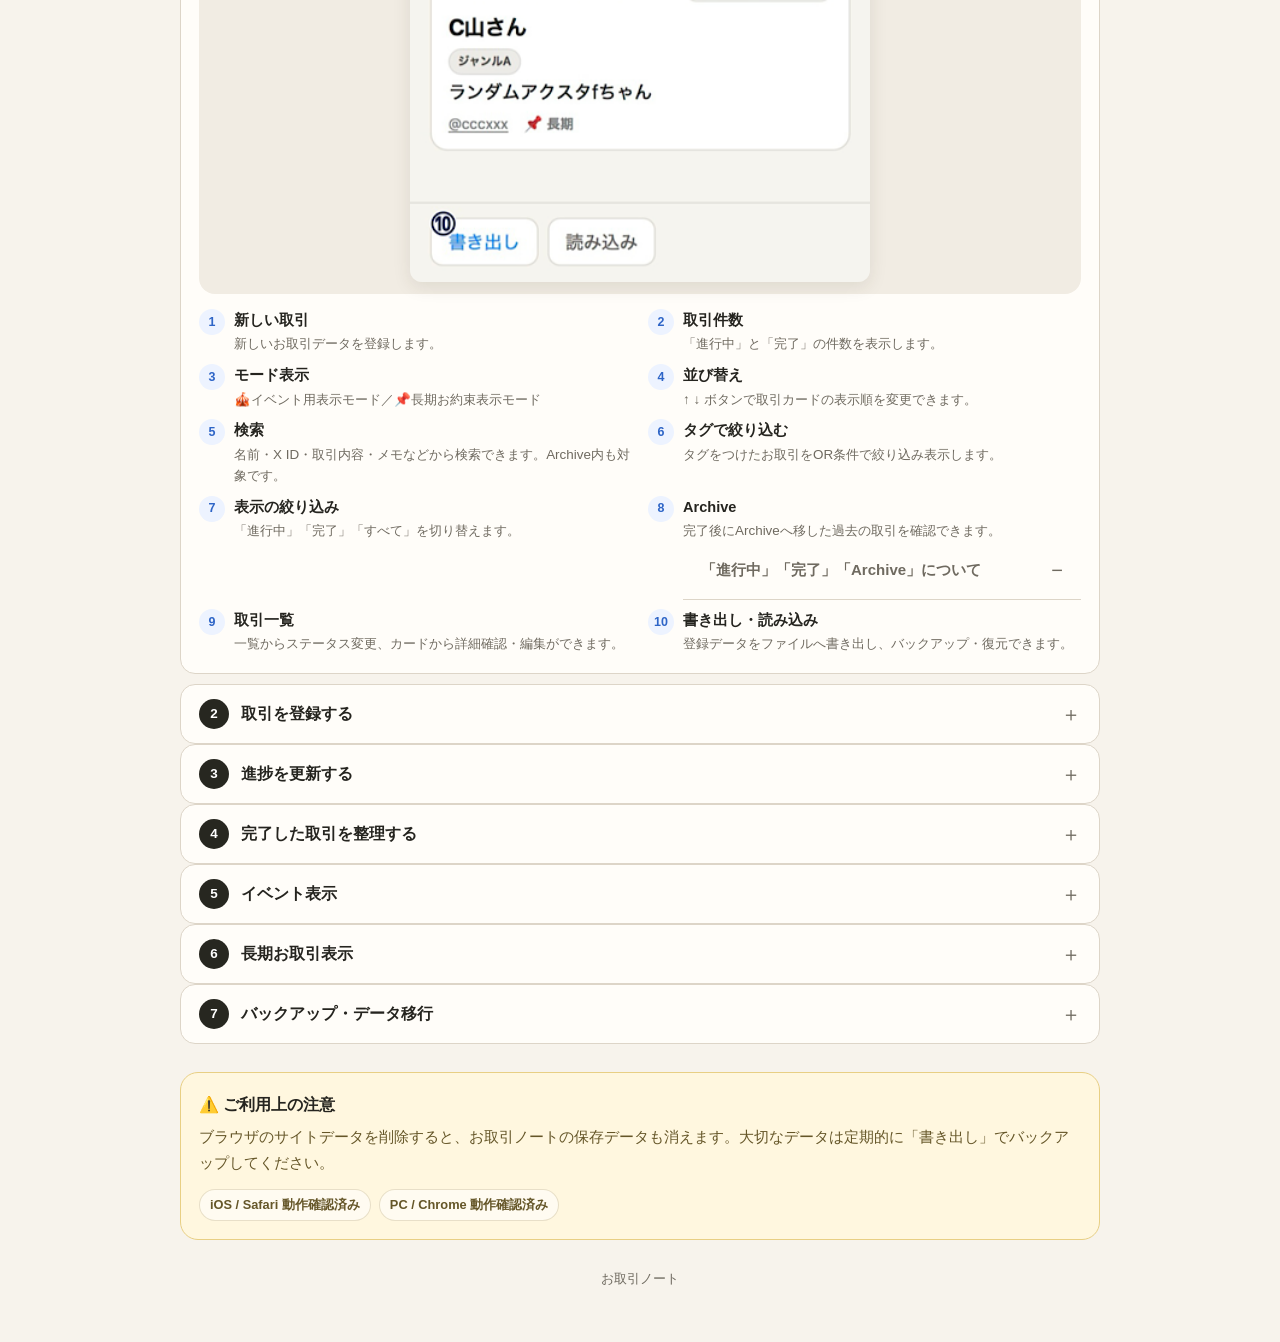
==== commit 6250cf4e: "Add description for archive action in README" ====
--- a/README.html
+++ b/README.html
@@ -494,6 +494,7 @@
 <div class="rn-number-grid">
 <div class="rn-number-item"><span class="rn-number-badge">1</span><div><strong>タグ</strong><span>お取引を分類・整理するために使います。<br>作品名やキャラクター名など、あとから探しやすい言葉を登録できます。</span></div></div>
 <div class="rn-number-item"><span class="rn-number-badge">2</span><div><strong>メモ</strong><span>お取引について残しておきたい補足情報を自由に入力できます。</span></div></div>
+<div class="rn-number-item"><span class="rn-number-badge">3</span><div><strong>メモ</strong><span>完了したお取引をarchiveに移動させます。</span></div></div>
 </div>
 
   </div>
